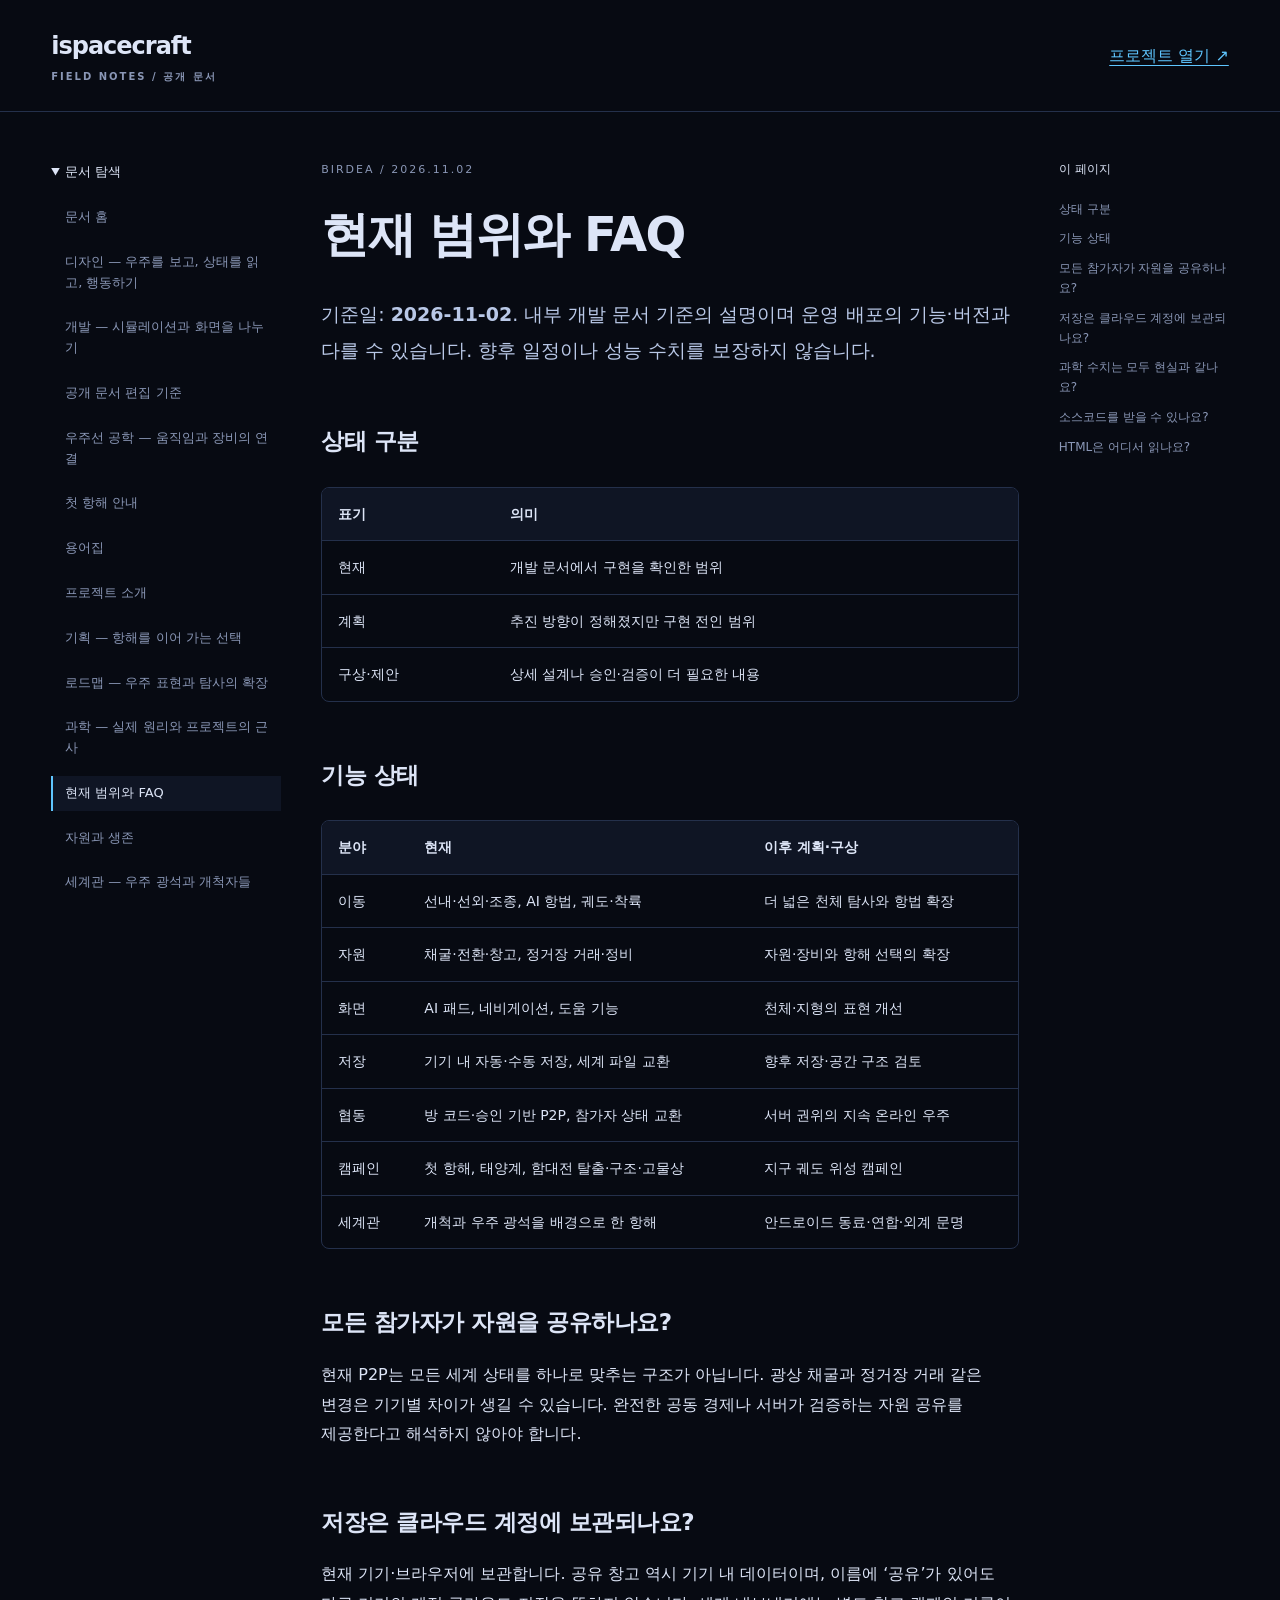
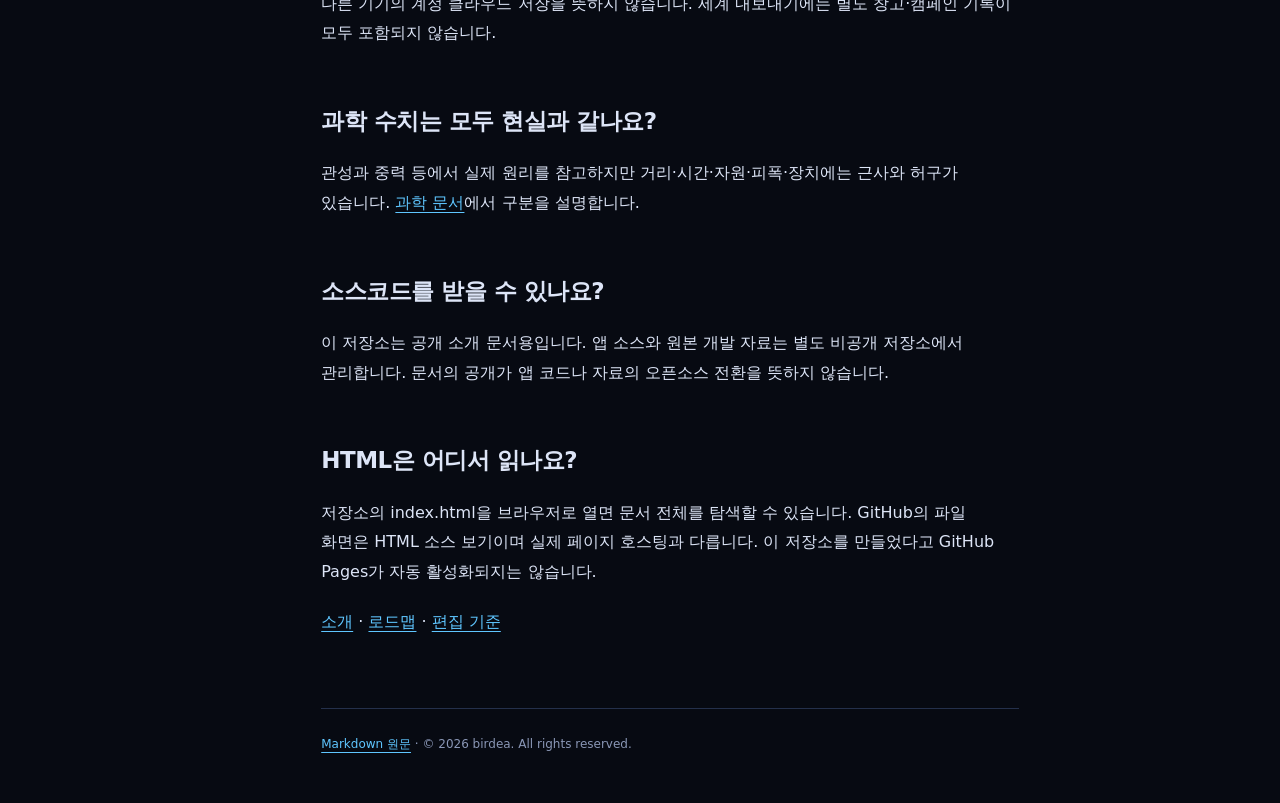
==== docs/status.html @ 08f6fadd "docs: generate accessible static HTML with reproducible checks" ====
<!doctype html>
<html lang="ko">
<head>
<meta charset="utf-8">
<meta name="viewport" content="width=device-width, initial-scale=1">
<meta name="description" content="ispacecraft 공개 소개 문서: 기획, 디자인, 개발, 우주선 공학, 과학과 세계관.">
<meta name="color-scheme" content="dark">
<title>현재 범위와 FAQ · ispacecraft</title>
<link rel="stylesheet" href="../assets/style.css">
</head>
<body>
<a class="skip" href="#content">본문으로 이동</a>
<header><a class="brand" href="../index.html">ispacecraft<span>FIELD NOTES / 공개 문서</span></a><a href="https://ispacecraft.com">프로젝트 열기 ↗</a></header>
<div class="layout">
<aside><details open><summary>문서 탐색</summary><nav aria-label="분야별 문서"><a href="../index.html">문서 홈</a><a href="../docs/design.html">디자인 — 우주를 보고, 상태를 읽고, 행동하기</a><a href="../docs/development.html">개발 — 시뮬레이션과 화면을 나누기</a><a href="../docs/editorial.html">공개 문서 편집 기준</a><a href="../docs/engineering.html">우주선 공학 — 움직임과 장비의 연결</a><a href="../docs/getting-started.html">첫 항해 안내</a><a href="../docs/glossary.html">용어집</a><a href="../docs/overview.html">프로젝트 소개</a><a href="../docs/planning.html">기획 — 항해를 이어 가는 선택</a><a href="../docs/roadmap.html">로드맵 — 우주 표현과 탐사의 확장</a><a href="../docs/science.html">과학 — 실제 원리와 프로젝트의 근사</a><a href="../docs/status.html" aria-current="page">현재 범위와 FAQ</a><a href="../docs/systems.html">자원과 생존</a><a href="../docs/worldbuilding.html">세계관 — 우주 광석과 개척자들</a></nav></details></aside>
<main id="content"><div class="eyebrow">BIRDEA / 2026.11.02</div><article><h1 id="section-0">현재 범위와 FAQ</h1>
<p>기준일: <strong>2026-11-02</strong>. 내부 개발 문서 기준의 설명이며 운영 배포의 기능·버전과 다를 수 있습니다. 향후 일정이나 성능 수치를 보장하지 않습니다.</p>
<h2 id="section-1">상태 구분</h2>
<div class="table-wrap" role="region" aria-label="표기 표" tabindex="0"><table><thead><tr><th scope="col">표기</th><th scope="col">의미</th></tr></thead><tbody><tr><td>현재</td><td>개발 문서에서 구현을 확인한 범위</td></tr><tr><td>계획</td><td>추진 방향이 정해졌지만 구현 전인 범위</td></tr><tr><td>구상·제안</td><td>상세 설계나 승인·검증이 더 필요한 내용</td></tr></tbody></table></div>
<h2 id="section-2">기능 상태</h2>
<div class="table-wrap" role="region" aria-label="분야 표" tabindex="0"><table><thead><tr><th scope="col">분야</th><th scope="col">현재</th><th scope="col">이후 계획·구상</th></tr></thead><tbody><tr><td>이동</td><td>선내·선외·조종, AI 항법, 궤도·착륙</td><td>더 넓은 천체 탐사와 항법 확장</td></tr><tr><td>자원</td><td>채굴·전환·창고, 정거장 거래·정비</td><td>자원·장비와 항해 선택의 확장</td></tr><tr><td>화면</td><td>AI 패드, 네비게이션, 도움 기능</td><td>천체·지형의 표현 개선</td></tr><tr><td>저장</td><td>기기 내 자동·수동 저장, 세계 파일 교환</td><td>향후 저장·공간 구조 검토</td></tr><tr><td>협동</td><td>방 코드·승인 기반 P2P, 참가자 상태 교환</td><td>서버 권위의 지속 온라인 우주</td></tr><tr><td>캠페인</td><td>첫 항해, 태양계, 함대전 탈출·구조·고물상</td><td>지구 궤도 위성 캠페인</td></tr><tr><td>세계관</td><td>개척과 우주 광석을 배경으로 한 항해</td><td>안드로이드 동료·연합·외계 문명</td></tr></tbody></table></div>
<h2 id="section-3">모든 참가자가 자원을 공유하나요?</h2>
<p>현재 P2P는 모든 세계 상태를 하나로 맞추는 구조가 아닙니다. 광상 채굴과 정거장 거래 같은 변경은 기기별 차이가 생길 수 있습니다. 완전한 공동 경제나 서버가 검증하는 자원 공유를 제공한다고 해석하지 않아야 합니다.</p>
<h2 id="section-4">저장은 클라우드 계정에 보관되나요?</h2>
<p>현재 기기·브라우저에 보관합니다. 공유 창고 역시 기기 내 데이터이며, 이름에 ‘공유’가 있어도 다른 기기의 계정 클라우드 저장을 뜻하지 않습니다. 세계 내보내기에는 별도 창고·캠페인 기록이 모두 포함되지 않습니다.</p>
<h2 id="section-5">과학 수치는 모두 현실과 같나요?</h2>
<p>관성과 중력 등에서 실제 원리를 참고하지만 거리·시간·자원·피폭·장치에는 근사와 허구가 있습니다. <a href="science.html">과학 문서</a>에서 구분을 설명합니다.</p>
<h2 id="section-6">소스코드를 받을 수 있나요?</h2>
<p>이 저장소는 공개 소개 문서용입니다. 앱 소스와 원본 개발 자료는 별도 비공개 저장소에서 관리합니다. 문서의 공개가 앱 코드나 자료의 오픈소스 전환을 뜻하지 않습니다.</p>
<h2 id="section-7">HTML은 어디서 읽나요?</h2>
<p>저장소의 index.html을 브라우저로 열면 문서 전체를 탐색할 수 있습니다. GitHub의 파일 화면은 HTML 소스 보기이며 실제 페이지 호스팅과 다릅니다. 이 저장소를 만들었다고 GitHub Pages가 자동 활성화되지는 않습니다.</p>
<p><a href="overview.html">소개</a> · <a href="roadmap.html">로드맵</a> · <a href="editorial.html">편집 기준</a></p></article><footer><a href="status.md">Markdown 원문</a> · © 2026 birdea. All rights reserved.</footer></main>
<nav class="toc" aria-label="이 페이지 목차"><span>이 페이지</span><a href="#section-1">상태 구분</a><a href="#section-2">기능 상태</a><a href="#section-3">모든 참가자가 자원을 공유하나요?</a><a href="#section-4">저장은 클라우드 계정에 보관되나요?</a><a href="#section-5">과학 수치는 모두 현실과 같나요?</a><a href="#section-6">소스코드를 받을 수 있나요?</a><a href="#section-7">HTML은 어디서 읽나요?</a></nav>
</div>
</body>
</html>
---- assets/style.css ----
:root{--void:#070a12;--panel:#0f1524;--line:#24304b;--ink:#dde5f7;--dim:#8a97b6;--suit:#5fc6ff;color-scheme:dark;font-family:"Apple SD Gothic Neo","Malgun Gothic",system-ui,sans-serif;background:var(--void);color:var(--ink)}
*{box-sizing:border-box}body{margin:0;line-height:1.85}a{color:var(--suit);text-underline-offset:4px}a:hover{color:#fff}a:focus-visible,summary:focus-visible,.table-wrap:focus-visible{outline:2px solid var(--suit);outline-offset:4px}header{min-height:100px;padding:24px 4vw;display:flex;align-items:center;justify-content:space-between;gap:24px;border-bottom:1px solid var(--line)}.brand{color:var(--ink);font-size:24px;font-weight:700;letter-spacing:-1px;text-decoration:none}.brand span{display:block;font-size:10px;color:var(--dim);letter-spacing:2px}.layout{max-width:1600px;margin:auto;display:grid;grid-template-columns:230px minmax(0,820px) 170px;gap:40px;padding:48px 4vw}aside nav,.toc{display:flex;flex-direction:column;gap:10px}aside a{font-size:13px;line-height:1.6;text-decoration:none;color:var(--dim);padding:7px 12px;border-left:2px solid transparent}aside a[aria-current]{background:var(--panel);border-color:var(--suit);color:var(--ink)}summary{cursor:pointer;font-size:13px;margin-bottom:16px}.eyebrow{font-size:11px;letter-spacing:2px;color:var(--dim);margin:0 0 24px}main{min-width:0}h1{font-size:clamp(30px,4vw,48px);line-height:1.25;letter-spacing:-1.5px;margin:0 0 32px;text-wrap:balance}h2{font-size:23px;line-height:1.5;margin:56px 0 20px;letter-spacing:-.5px}p,li{font-size:16px;word-break:keep-all;overflow-wrap:anywhere}p{margin:20px 0}li{padding-left:4px;margin:10px 0}ul,ol{padding-left:24px}article>p:first-of-type{font-size:19px;color:#b9c8e7;line-height:1.9}.table-wrap{max-width:100%;overflow:auto;margin:28px 0;border:1px solid var(--line);border-radius:8px}table{width:100%;border-collapse:collapse;font-size:14px;line-height:1.75}th,td{text-align:left;vertical-align:top;padding:14px 16px;border-bottom:1px solid var(--line);word-break:keep-all;overflow-wrap:anywhere}th{background:var(--panel);font-weight:600}tr:last-child td{border-bottom:0}code{font-family:ui-monospace,monospace;font-size:.9em;background:var(--panel);padding:3px 6px;border-radius:4px}.toc{font-size:12px;align-self:start;position:sticky;top:24px;line-height:1.65}.toc a{color:var(--dim);text-decoration:none}.toc span{margin-bottom:10px}footer{margin-top:72px;padding-top:24px;border-top:1px solid var(--line);font-size:12px;color:var(--dim)}.skip{position:absolute;left:12px;top:-80px;background:var(--panel);padding:10px;z-index:2}.skip:focus{top:12px}
@media(max-width:1150px){.layout{grid-template-columns:210px minmax(0,1fr);gap:32px}.toc{display:none}}
@media(max-width:760px){header{padding:20px;min-height:88px}header>a:last-child{font-size:12px}.layout{display:block;padding:24px 20px}aside{margin-bottom:36px;padding-bottom:20px;border-bottom:1px solid var(--line)}aside nav{display:grid;grid-template-columns:repeat(2,minmax(0,1fr));gap:3px}aside a{font-size:12px;padding:7px}h1{font-size:32px}h2{margin-top:40px;font-size:21px}p,li{font-size:15px}article>p:first-of-type{font-size:17px}th,td{padding:10px;min-width:95px}footer{margin-top:48px}}
@media print{:root{color-scheme:light;background:#fff;color:#111}header,aside,.toc,.eyebrow,.skip{display:none}.layout{display:block;padding:0}a{color:#111}th{background:#eee}footer{color:#444}h2{break-after:avoid}tr{break-inside:avoid}}
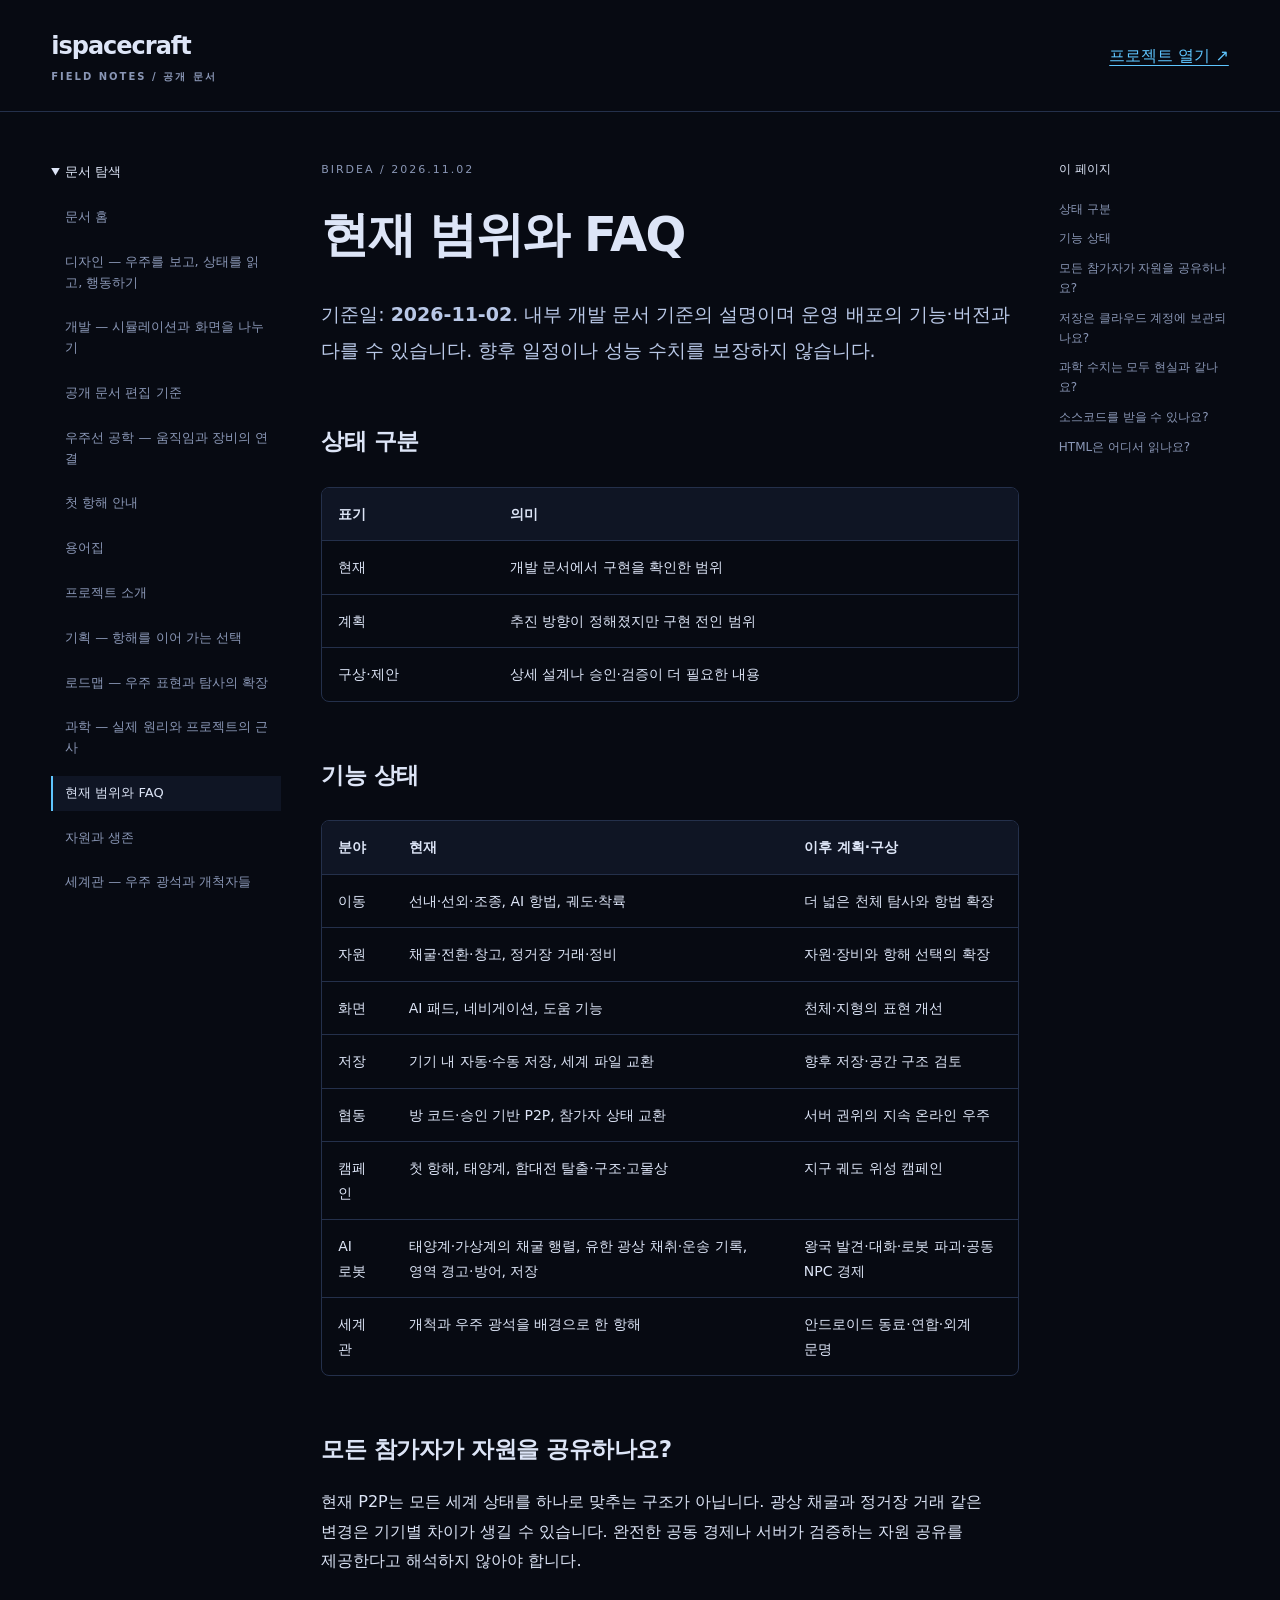
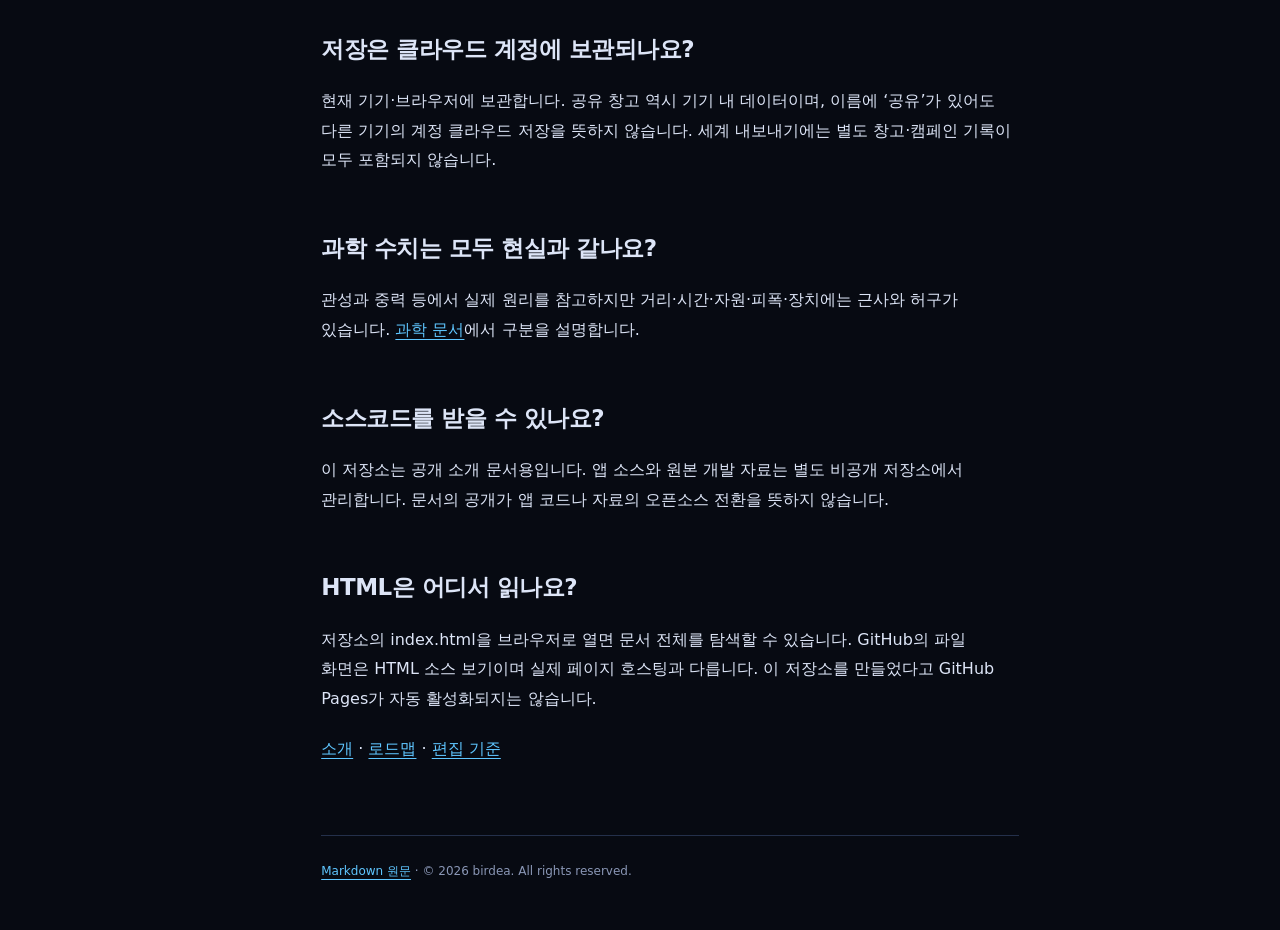
==== commit 9fe402ea: "docs: reflect selected robots and mining encounters in both systems" ====
--- a/docs/status.html
+++ b/docs/status.html
@@ -18,7 +18,7 @@
 <h2 id="section-1">상태 구분</h2>
 <div class="table-wrap" role="region" aria-label="표기 표" tabindex="0"><table><thead><tr><th scope="col">표기</th><th scope="col">의미</th></tr></thead><tbody><tr><td>현재</td><td>개발 문서에서 구현을 확인한 범위</td></tr><tr><td>계획</td><td>추진 방향이 정해졌지만 구현 전인 범위</td></tr><tr><td>구상·제안</td><td>상세 설계나 승인·검증이 더 필요한 내용</td></tr></tbody></table></div>
 <h2 id="section-2">기능 상태</h2>
-<div class="table-wrap" role="region" aria-label="분야 표" tabindex="0"><table><thead><tr><th scope="col">분야</th><th scope="col">현재</th><th scope="col">이후 계획·구상</th></tr></thead><tbody><tr><td>이동</td><td>선내·선외·조종, AI 항법, 궤도·착륙</td><td>더 넓은 천체 탐사와 항법 확장</td></tr><tr><td>자원</td><td>채굴·전환·창고, 정거장 거래·정비</td><td>자원·장비와 항해 선택의 확장</td></tr><tr><td>화면</td><td>AI 패드, 네비게이션, 도움 기능</td><td>천체·지형의 표현 개선</td></tr><tr><td>저장</td><td>기기 내 자동·수동 저장, 세계 파일 교환</td><td>향후 저장·공간 구조 검토</td></tr><tr><td>협동</td><td>방 코드·승인 기반 P2P, 참가자 상태 교환</td><td>서버 권위의 지속 온라인 우주</td></tr><tr><td>캠페인</td><td>첫 항해, 태양계, 함대전 탈출·구조·고물상</td><td>지구 궤도 위성 캠페인</td></tr><tr><td>세계관</td><td>개척과 우주 광석을 배경으로 한 항해</td><td>안드로이드 동료·연합·외계 문명</td></tr></tbody></table></div>
+<div class="table-wrap" role="region" aria-label="분야 표" tabindex="0"><table><thead><tr><th scope="col">분야</th><th scope="col">현재</th><th scope="col">이후 계획·구상</th></tr></thead><tbody><tr><td>이동</td><td>선내·선외·조종, AI 항법, 궤도·착륙</td><td>더 넓은 천체 탐사와 항법 확장</td></tr><tr><td>자원</td><td>채굴·전환·창고, 정거장 거래·정비</td><td>자원·장비와 항해 선택의 확장</td></tr><tr><td>화면</td><td>AI 패드, 네비게이션, 도움 기능</td><td>천체·지형의 표현 개선</td></tr><tr><td>저장</td><td>기기 내 자동·수동 저장, 세계 파일 교환</td><td>향후 저장·공간 구조 검토</td></tr><tr><td>협동</td><td>방 코드·승인 기반 P2P, 참가자 상태 교환</td><td>서버 권위의 지속 온라인 우주</td></tr><tr><td>캠페인</td><td>첫 항해, 태양계, 함대전 탈출·구조·고물상</td><td>지구 궤도 위성 캠페인</td></tr><tr><td>AI 로봇</td><td>태양계·가상계의 채굴 행렬, 유한 광상 채취·운송 기록, 영역 경고·방어, 저장</td><td>왕국 발견·대화·로봇 파괴·공동 NPC 경제</td></tr><tr><td>세계관</td><td>개척과 우주 광석을 배경으로 한 항해</td><td>안드로이드 동료·연합·외계 문명</td></tr></tbody></table></div>
 <h2 id="section-3">모든 참가자가 자원을 공유하나요?</h2>
 <p>현재 P2P는 모든 세계 상태를 하나로 맞추는 구조가 아닙니다. 광상 채굴과 정거장 거래 같은 변경은 기기별 차이가 생길 수 있습니다. 완전한 공동 경제나 서버가 검증하는 자원 공유를 제공한다고 해석하지 않아야 합니다.</p>
 <h2 id="section-4">저장은 클라우드 계정에 보관되나요?</h2>
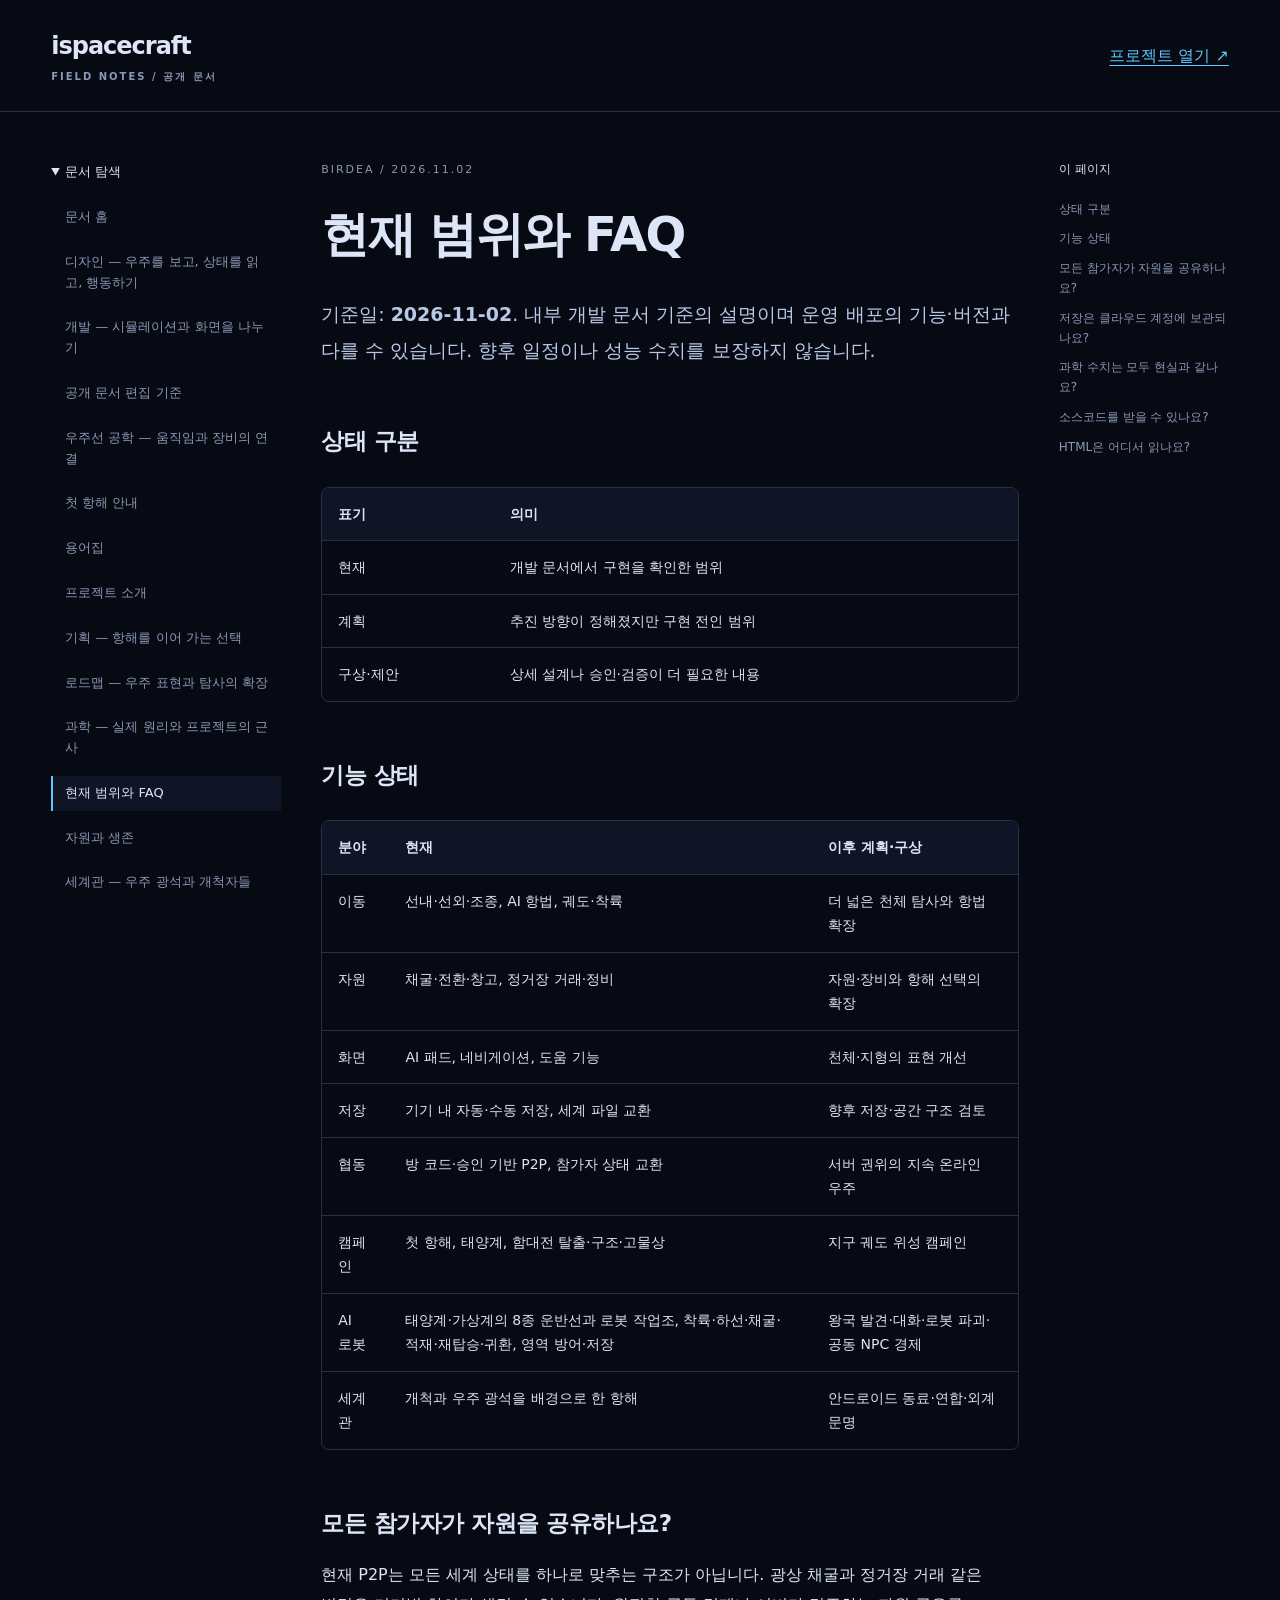
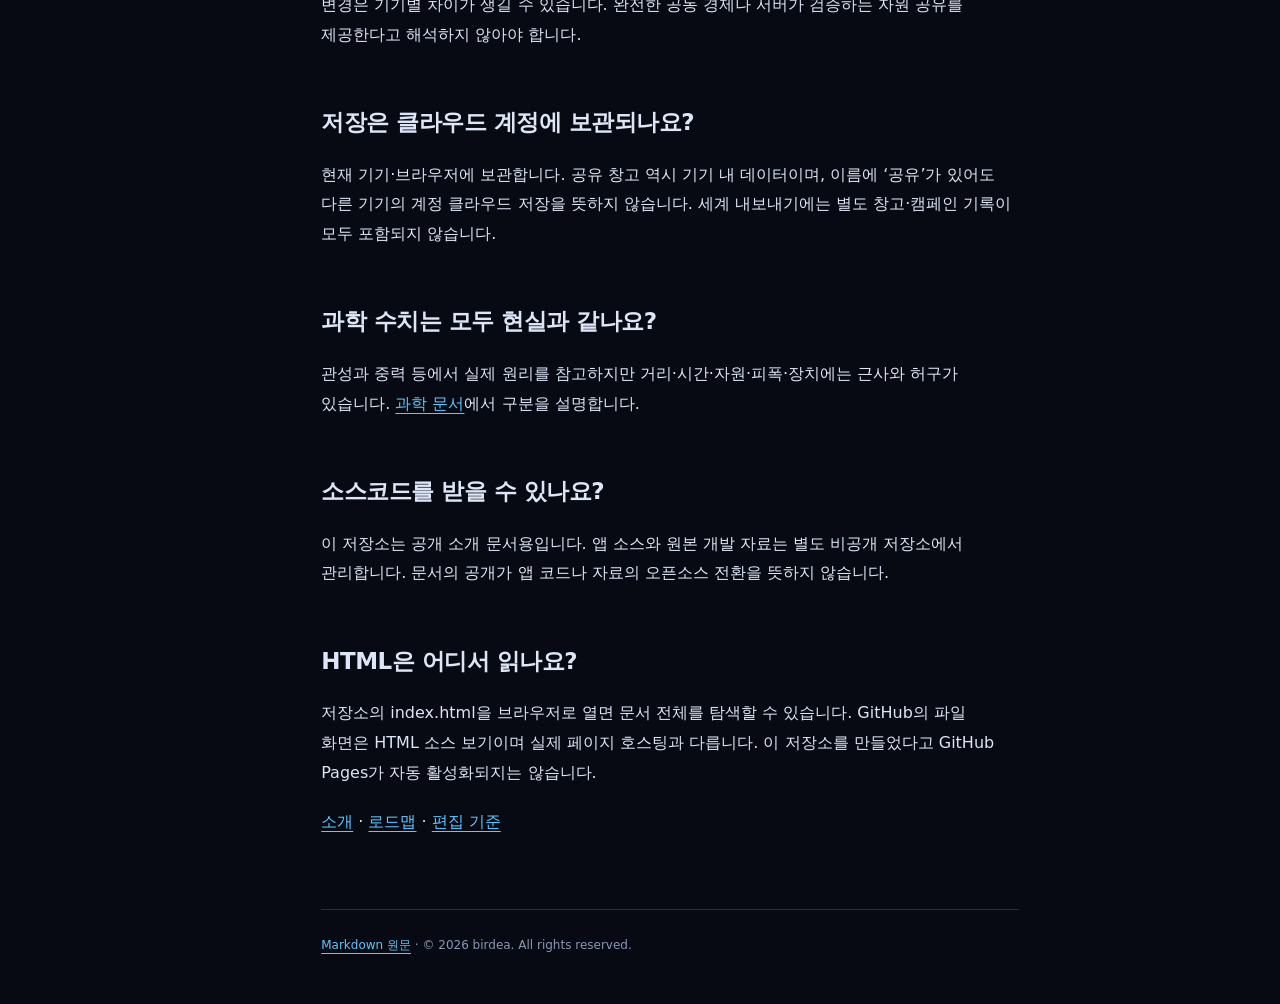
==== commit 196e5ea1: "docs: document eight selected robot carriers and ground mining sorties" ====
--- a/docs/status.html
+++ b/docs/status.html
@@ -18,7 +18,7 @@
 <h2 id="section-1">상태 구분</h2>
 <div class="table-wrap" role="region" aria-label="표기 표" tabindex="0"><table><thead><tr><th scope="col">표기</th><th scope="col">의미</th></tr></thead><tbody><tr><td>현재</td><td>개발 문서에서 구현을 확인한 범위</td></tr><tr><td>계획</td><td>추진 방향이 정해졌지만 구현 전인 범위</td></tr><tr><td>구상·제안</td><td>상세 설계나 승인·검증이 더 필요한 내용</td></tr></tbody></table></div>
 <h2 id="section-2">기능 상태</h2>
-<div class="table-wrap" role="region" aria-label="분야 표" tabindex="0"><table><thead><tr><th scope="col">분야</th><th scope="col">현재</th><th scope="col">이후 계획·구상</th></tr></thead><tbody><tr><td>이동</td><td>선내·선외·조종, AI 항법, 궤도·착륙</td><td>더 넓은 천체 탐사와 항법 확장</td></tr><tr><td>자원</td><td>채굴·전환·창고, 정거장 거래·정비</td><td>자원·장비와 항해 선택의 확장</td></tr><tr><td>화면</td><td>AI 패드, 네비게이션, 도움 기능</td><td>천체·지형의 표현 개선</td></tr><tr><td>저장</td><td>기기 내 자동·수동 저장, 세계 파일 교환</td><td>향후 저장·공간 구조 검토</td></tr><tr><td>협동</td><td>방 코드·승인 기반 P2P, 참가자 상태 교환</td><td>서버 권위의 지속 온라인 우주</td></tr><tr><td>캠페인</td><td>첫 항해, 태양계, 함대전 탈출·구조·고물상</td><td>지구 궤도 위성 캠페인</td></tr><tr><td>AI 로봇</td><td>태양계·가상계의 채굴 행렬, 유한 광상 채취·운송 기록, 영역 경고·방어, 저장</td><td>왕국 발견·대화·로봇 파괴·공동 NPC 경제</td></tr><tr><td>세계관</td><td>개척과 우주 광석을 배경으로 한 항해</td><td>안드로이드 동료·연합·외계 문명</td></tr></tbody></table></div>
+<div class="table-wrap" role="region" aria-label="분야 표" tabindex="0"><table><thead><tr><th scope="col">분야</th><th scope="col">현재</th><th scope="col">이후 계획·구상</th></tr></thead><tbody><tr><td>이동</td><td>선내·선외·조종, AI 항법, 궤도·착륙</td><td>더 넓은 천체 탐사와 항법 확장</td></tr><tr><td>자원</td><td>채굴·전환·창고, 정거장 거래·정비</td><td>자원·장비와 항해 선택의 확장</td></tr><tr><td>화면</td><td>AI 패드, 네비게이션, 도움 기능</td><td>천체·지형의 표현 개선</td></tr><tr><td>저장</td><td>기기 내 자동·수동 저장, 세계 파일 교환</td><td>향후 저장·공간 구조 검토</td></tr><tr><td>협동</td><td>방 코드·승인 기반 P2P, 참가자 상태 교환</td><td>서버 권위의 지속 온라인 우주</td></tr><tr><td>캠페인</td><td>첫 항해, 태양계, 함대전 탈출·구조·고물상</td><td>지구 궤도 위성 캠페인</td></tr><tr><td>AI 로봇</td><td>태양계·가상계의 8종 운반선과 로봇 작업조, 착륙·하선·채굴·적재·재탑승·귀환, 영역 방어·저장</td><td>왕국 발견·대화·로봇 파괴·공동 NPC 경제</td></tr><tr><td>세계관</td><td>개척과 우주 광석을 배경으로 한 항해</td><td>안드로이드 동료·연합·외계 문명</td></tr></tbody></table></div>
 <h2 id="section-3">모든 참가자가 자원을 공유하나요?</h2>
 <p>현재 P2P는 모든 세계 상태를 하나로 맞추는 구조가 아닙니다. 광상 채굴과 정거장 거래 같은 변경은 기기별 차이가 생길 수 있습니다. 완전한 공동 경제나 서버가 검증하는 자원 공유를 제공한다고 해석하지 않아야 합니다.</p>
 <h2 id="section-4">저장은 클라우드 계정에 보관되나요?</h2>
